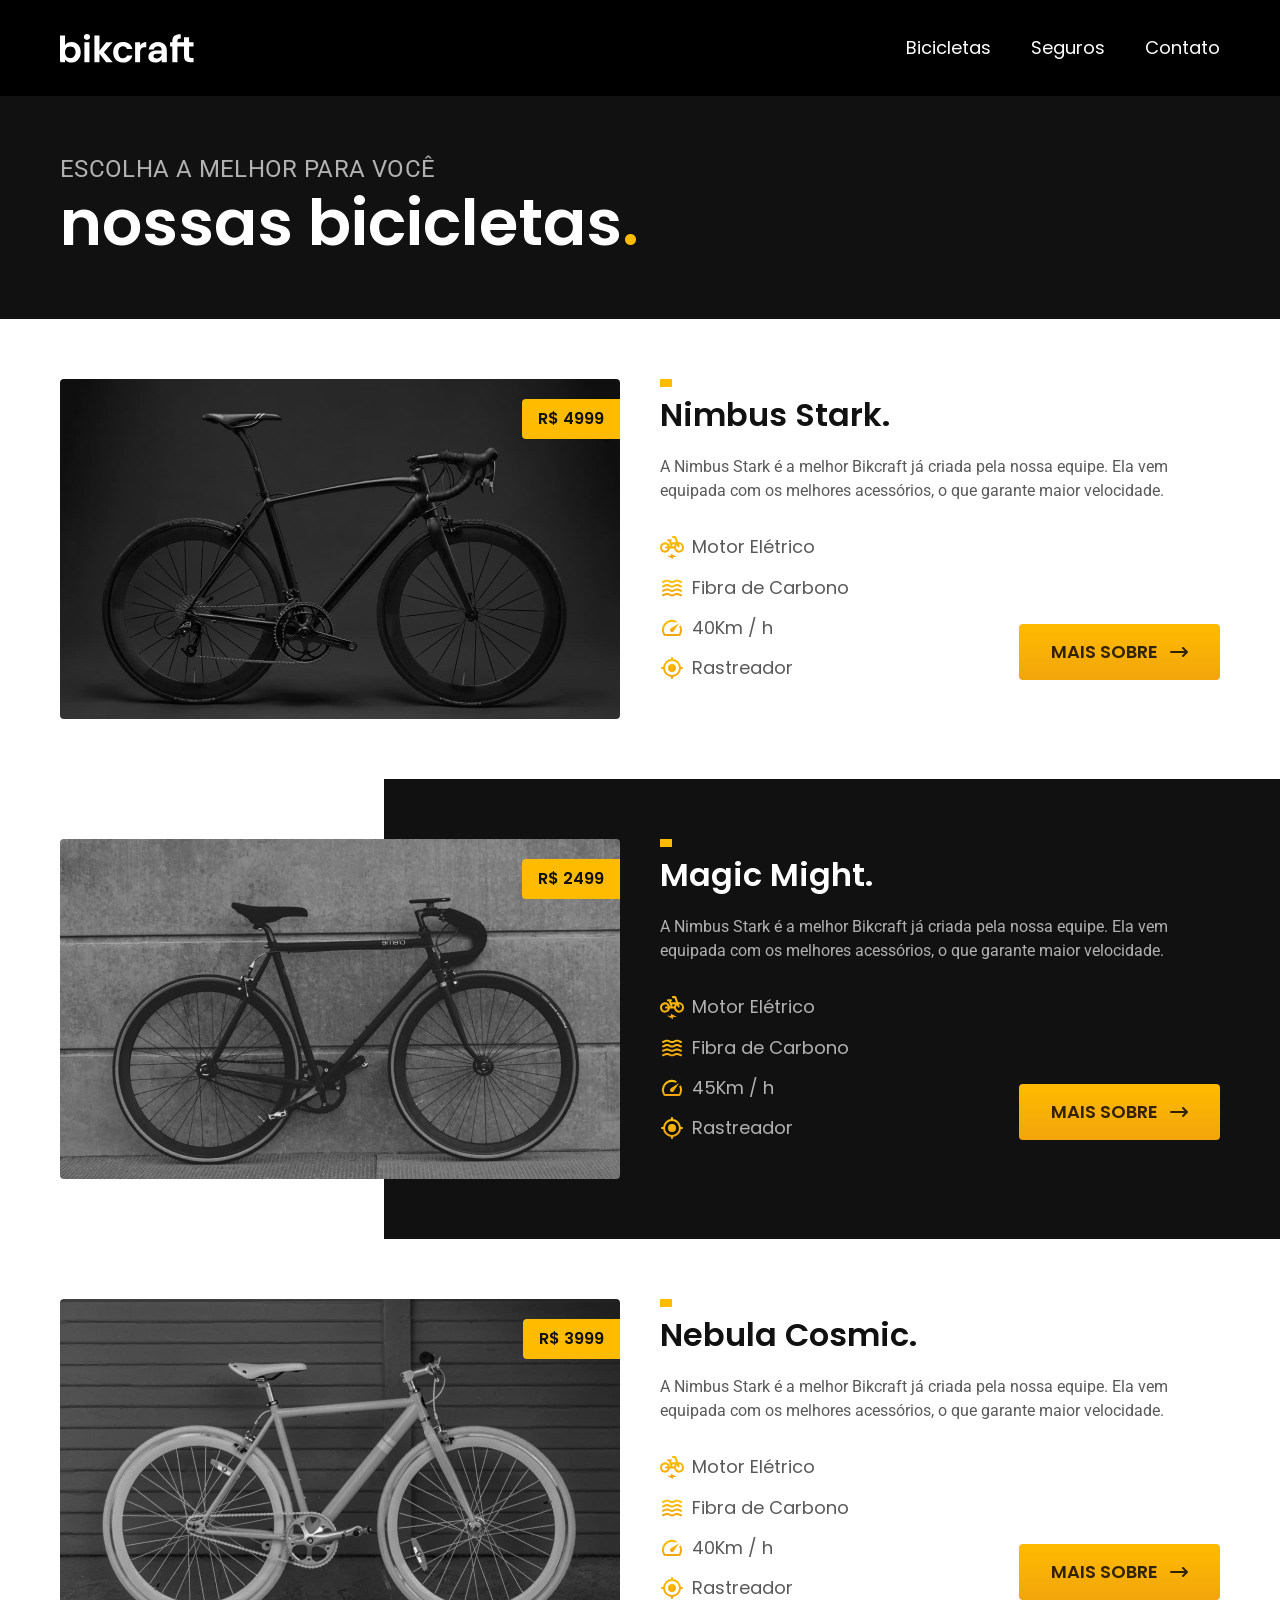
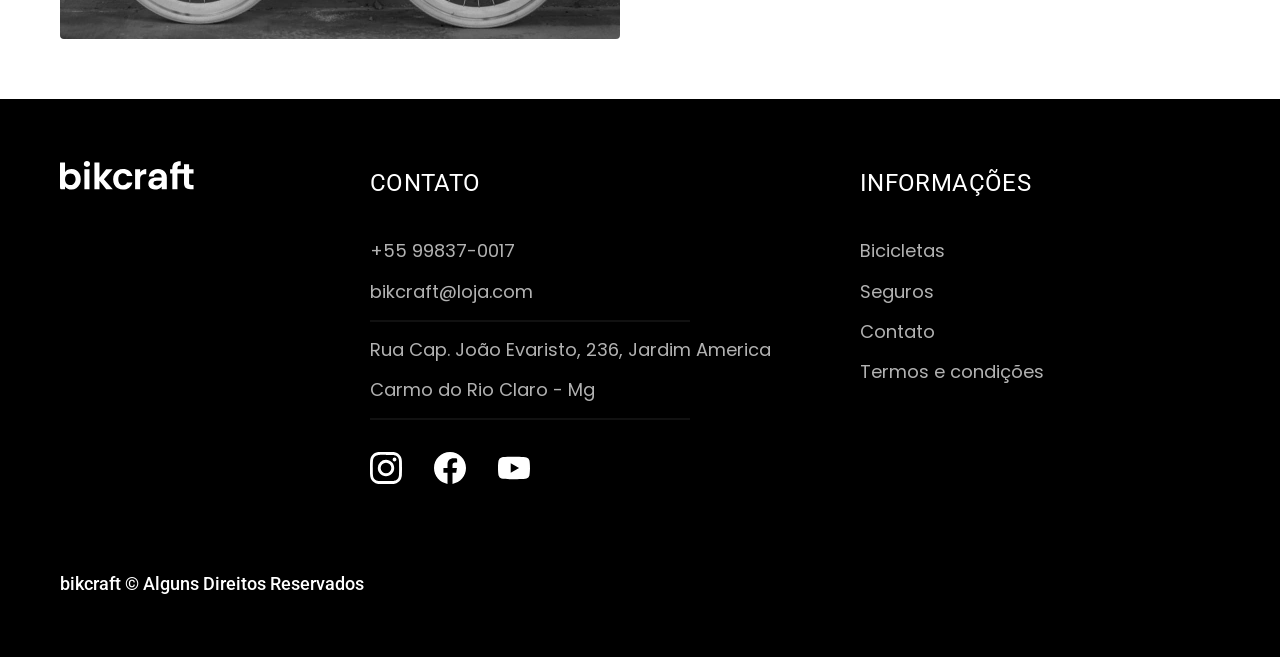
==== bicicletas.html @ 3729fd77 "Atualização da página interna da seção de bicicletas" ====
<!DOCTYPE html>
<html lang="pt-br">

<head>
  <meta charset="UTF-8">
  <meta name="viewport" content="width=device-width, initial-scale=1.0">
  <title>Bikcraft - Bicicletas eletricas</title>
  <meta name="description" content="Bicicletas elétricas de alta precisão e qualidade,  feitas sob medida para o cliente. Explore o mundo na sua velocidade com a Bikcraft.">
  <link rel="stylesheet" href="/css/style.css">
  <link rel="preconnect" href="https://fonts.googleapis.com">
  <link rel="preconnect" href="https://fonts.gstatic.com" crossorigin>
  <link href="https://fonts.googleapis.com/css2?family=Merriweather:ital,opsz,wght@1,18..144,900&family=Poppins:wght@400;600&family=Roboto:ital,wght@0,100..900;1,100..900&display=swap" rel="stylesheet">
</head>

<body id="bicicletas">
  <header id="home" class="header-bg">

    <div class="header container">

      <a href="./">
        <img src="/img/bikcraft.svg" alt="Logo Bikcraft">
      </a>

      <nav aria-label="primaria">
        <ul class="header-menu">
          <!-- Caso o link não esteja pegando é pq faltou o . antes da barra -->
          <li><a href="/bicicletas.html">Bicicletas</a></li>
          <li><a href="/seguros.html">Seguros</a></li>
          <li><a href="/contato.html">Contato</a></li>

        </ul>
      </nav>

    </div>

  </header>

  <main>

    <div class="titulo-bg">
      <div class="titulo container">
        <p class="font-2-l-b cor-5">Escolha a melhor para você</p>
        <h1 class="font-1-xxl cor-o">nossas bicicletas<span class="ponto">.</span></h1>
      </div>
    </div>



    <div class="container bicicletas">

      <div class="bicicletas-card">
        <div class="bicicletas-imagem">
          <img src="./img/bicicletas/nimbus.jpg" alt="Bicicleta Nimbus">
          <span class="font-2-m cor-0">R$ 4999</span>
        </div>


        <div class="bicicletas-informacoes">
          <h2 class="font-1-xl cor-11">Nimbus Stark.</h2>
          <p class="font-2-s cor-8">A Nimbus Stark é a melhor Bikcraft já criada pela nossa equipe. Ela vem equipada com os melhores acessórios, o que garante maior velocidade.</p>
          <ul class="font-1-m cor-8">
            <li>
              <img src="/img/icones/eletrica.svg" alt="ícone motor eletrico">
              <p>Motor Elétrico</p>
            </li>

            <li>
              <img src="/img/icones/carbono.svg" alt="ícone carbono">
              <p>Fibra de Carbono</p>
            </li>

            <li>
              <img src="/img/icones/velocidade.svg" alt="ícone velocidade">
              <p>40Km / h</p>
            </li>
            <li>
              <img src="/img/icones/rastreador.svg" alt="ícone rastreador">
              <p>Rastreador</p>
            </li>

          </ul>

          <a class="btn seta" href="./nimbus.html">Mais Sobre</a>
        </div>
      </div>

    </div>




    <div class="bicicletas-bg">
      <div class="container bicicletas">

        <div class="bicicletas-card">
          <div class="bicicletas-imagem">
            <img src="./img/bicicletas/magic.jpg" alt="Bicicleta Magic">
            <span class="font-2-m cor-0">R$ 2499</span>
          </div>


          <div class="bicicletas-informacoes">
            <h2 class="font-1-xl cor-0">Magic Might.</h2>
            <p class="font-2-s cor-5">A Nimbus Stark é a melhor Bikcraft já criada pela nossa equipe. Ela vem equipada com os melhores acessórios, o que garante maior velocidade.</p>
            <ul class="font-1-m cor-5">
              <li>
                <img src="/img/icones/eletrica.svg" alt="ícone motor eletrico">
                <p>Motor Elétrico</p>
              </li>

              <li>
                <img src="/img/icones/carbono.svg" alt="ícone carbono">
                <p>Fibra de Carbono</p>
              </li>

              <li>
                <img src="/img/icones/velocidade.svg" alt="ícone velocidade">
                <p>45Km / h</p>
              </li>
              <li>
                <img src="/img/icones/rastreador.svg" alt="ícone rastreador">
                <p>Rastreador</p>
              </li>

            </ul>

            <a class="btn seta" href="./magic.html">Mais Sobre</a>
          </div>
        </div>

      </div>
    </div>




    <div class="container bicicletas">

      <div class="bicicletas-card">
        <div class="bicicletas-imagem">
          <img src="./img/bicicletas/nebula.jpg" alt="Bicicleta nebula">
          <span class="font-2-m cor-0">R$ 3999</span>
        </div>


        <div class="bicicletas-informacoes">
          <h2 class="font-1-xl cor-11">Nebula Cosmic.</h2>
          <p class="font-2-s cor-8">A Nimbus Stark é a melhor Bikcraft já criada pela nossa equipe. Ela vem equipada com os melhores acessórios, o que garante maior velocidade.</p>

          <ul class="font-1-m cor-8">
            <li>
              <img src="/img/icones/eletrica.svg" alt="ícone motor eletrico">
              <p>Motor Elétrico</p>
            </li>

            <li>
              <img src="/img/icones/carbono.svg" alt="ícone carbono">
              <p>Fibra de Carbono</p>
            </li>

            <li>
              <img src="/img/icones/velocidade.svg" alt="ícone velocidade">
              <p>40Km / h</p>
            </li>
            <li>
              <img src="/img/icones/rastreador.svg" alt="ícone rastreador">
              <p>Rastreador</p>
            </li>
          </ul>

          <a class="btn seta" href="./nebula.html">Mais Sobre</a>

        </div>
      </div>

    </div>





  </main>



















































  <footer class="footer-bg">
    <div class="footer container">

      <img class="footer-logo" src="./img/bikcraft.svg" alt="Logo Bikcraft">

      <div class="footer-contato">
        <h3 class="font-2-l-b cor-0">Contato</h3>
        <ul class="contato-lista font-1-m cor-5"">
          <li ><a href=" tel:+55998370017">+55 99837-0017</a></li>
          <li><a href="mailto:bikcraft@loja.com">bikcraft@loja.com</a></li>
          <li>Rua Cap. João Evaristo, 236, Jardim America</li>
          <li>Carmo do Rio Claro - Mg</li>
        </ul>
        <div class="footer-redes">
          <ul>
            <li>
              <a href="./"><img src="./img/redes/instagram.svg" alt="Logo instagram"></a>
            </li>
            <li>
              <a href="./"><img src="./img/redes/facebook.svg" alt="Logo instagram"></a>
            </li>
            <li>
              <a href="./"><img src="./img/redes/youtube.svg" alt="Logo instagram"></a>
            </li>

          </ul>
        </div>
      </div>

      <div class="footer-informacoes">
        <h3 class="font-2-l-b cor-0">
          Informações
        </h3>
        <nav aria-label="Informativa">
          <ul class="font-1-m cor-5">

            <!-- Caso o link não esteja pegando é pq faltou o . antes da barra -->
            <li><a href="/bicicletas.html">Bicicletas</a></li>
            <li><a href="/seguros.html">Seguros</a></li>
            <li><a href="/contato.html">Contato</a></li>
            <li><a href="/termos.html">Termos e condições</a></li>

          </ul>
        </nav>

      </div>
      <div class="footer-copy">
        <p class="font-2-m cor 6">bikcraft © Alguns Direitos Reservados</p>
      </div>
    </div>

  </footer>
</body>

</html>
---- css/style.css ----
@import "./global/global.css";

/* Assests de tipo */
@import "./assets/tipografia.css";

@import "./global/header.css";

/* Assets de cores e componentes */
@import "./assets/componentes.css";
@import "./assets/cores.css";

/* import css hero */
@import "./home/introducao.css";

/* Sessão bicicletas */
@import "./bicicletas/bicicletas-lista-home.css";
@import "./bicicletas/bicicletas.css";
/* Sessão tecnologia */
@import "./home/tecnologia.css";

/* Sessão lista de parceiros */
@import "./home/parceiros.css";

/*  Sessão depoimento  */
@import "./home/depoimento.css";

/*  Sessão depoimento  */
@import "./seguros/seguros.css";

/*  Sessão footer  */
@import "./global/footer.css";

/*  Sessão termos  */
@import ".//termos/termos.css";
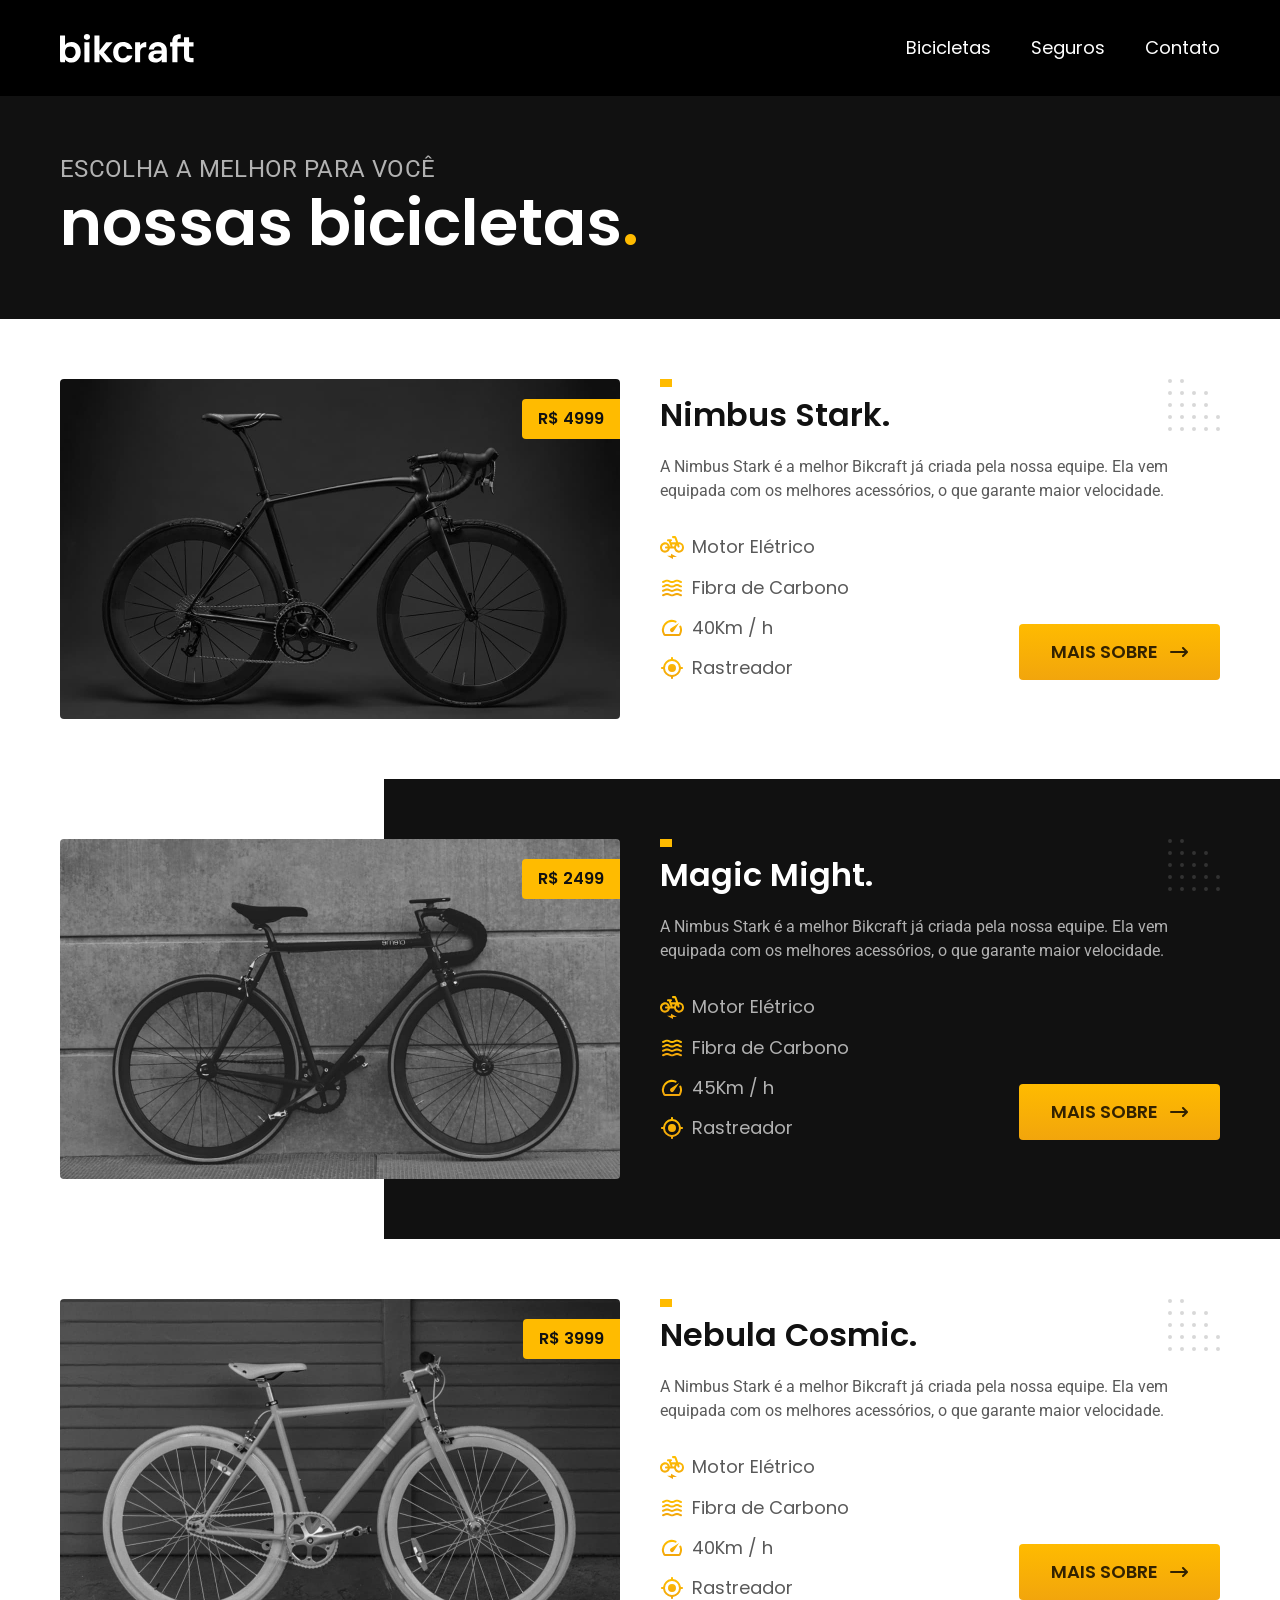
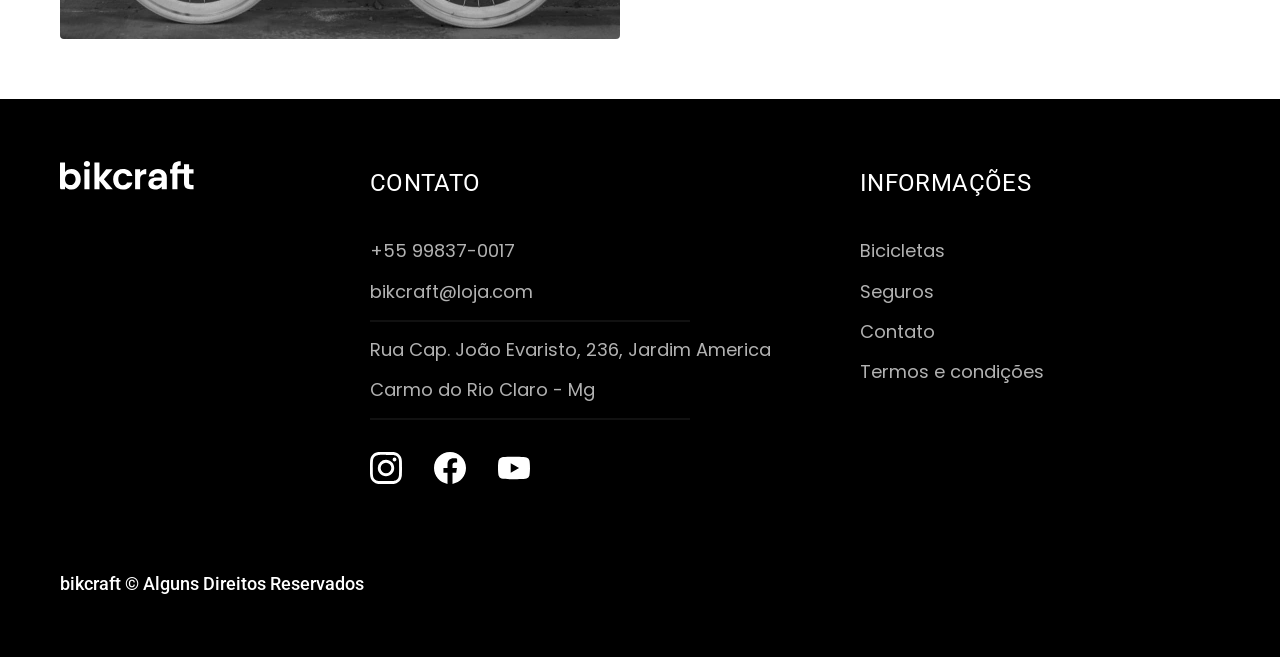
==== commit 065c6cbb: "Otimizações de seo, desempenho e carregamento" ====
--- a/bicicletas.html
+++ b/bicicletas.html
@@ -6,6 +6,7 @@
   <meta name="viewport" content="width=device-width, initial-scale=1.0">
   <title>Bikcraft - Bicicletas eletricas</title>
   <meta name="description" content="Bicicletas elétricas de alta precisão e qualidade,  feitas sob medida para o cliente. Explore o mundo na sua velocidade com a Bikcraft.">
+  <link rel="preload" href="/css/style.css" as="style">
   <link rel="stylesheet" href="/css/style.css">
   <link rel="preconnect" href="https://fonts.googleapis.com">
   <link rel="preconnect" href="https://fonts.gstatic.com" crossorigin>
@@ -24,9 +25,9 @@
       <nav aria-label="primaria">
         <ul class="header-menu">
           <!-- Caso o link não esteja pegando é pq faltou o . antes da barra -->
-          <li><a href="/bicicletas.html">Bicicletas</a></li>
-          <li><a href="/seguros.html">Seguros</a></li>
-          <li><a href="/contato.html">Contato</a></li>
+          <li><a href="../bicicletas.html">Bicicletas</a></li>
+          <li><a href="../seguros.html">Seguros</a></li>
+          <li><a href="../contato.html">Contato</a></li>
 
         </ul>
       </nav>
@@ -80,7 +81,7 @@
 
           </ul>
 
-          <a class="btn seta" href="./nimbus.html">Mais Sobre</a>
+          <a class="btn seta" href="../bicicletas/nimbus.html">Mais Sobre</a>
         </div>
       </div>
 
@@ -124,7 +125,7 @@
 
             </ul>
 
-            <a class="btn seta" href="./magic.html">Mais Sobre</a>
+            <a class="btn seta" href="../bicicletas/magic.html">Mais Sobre</a>
           </div>
         </div>
 
@@ -168,7 +169,7 @@
             </li>
           </ul>
 
-          <a class="btn seta" href="./nebula.html">Mais Sobre</a>
+          <a class="btn seta" href="../bicicletas/nebula.html">Mais Sobre</a>
 
         </div>
       </div>
--- a/css/style.css
+++ b/css/style.css
@@ -9,12 +9,17 @@
 @import "./assets/componentes.css";
 @import "./assets/cores.css";
 
+/* Assets de formularios */
+@import "./assets/formulario.css";
+
 /* import css hero */
 @import "./home/introducao.css";
 
 /* Sessão bicicletas */
 @import "./bicicletas/bicicletas-lista-home.css";
 @import "./bicicletas/bicicletas.css";
+@import "./bicicletas/nimbus.css";
+
 /* Sessão tecnologia */
 @import "./home/tecnologia.css";
 
@@ -24,11 +29,20 @@
 /*  Sessão depoimento  */
 @import "./home/depoimento.css";
 
-/*  Sessão depoimento  */
+/*  Sessão seguros  */
 @import "./seguros/seguros.css";
+@import "./seguros/beneficios.css";
+@import "./seguros/perguntas.css";
 
 /*  Sessão footer  */
 @import "./global/footer.css";
 
 /*  Sessão termos  */
 @import ".//termos/termos.css";
+
+/*  Sessão contato  */
+@import "./contato/contato.css";
+@import "./contato/loja.css";
+
+/*  Sessão contato  */
+@import "./orcamento/orcamento.css";
--- a/css/style.css
+++ b/css/style.css
@@ -9,12 +9,17 @@
 @import "./assets/componentes.css";
 @import "./assets/cores.css";
 
+/* Assets de formularios */
+@import "./assets/formulario.css";
+
 /* import css hero */
 @import "./home/introducao.css";
 
 /* Sessão bicicletas */
 @import "./bicicletas/bicicletas-lista-home.css";
 @import "./bicicletas/bicicletas.css";
+@import "./bicicletas/nimbus.css";
+
 /* Sessão tecnologia */
 @import "./home/tecnologia.css";
 
@@ -24,11 +29,20 @@
 /*  Sessão depoimento  */
 @import "./home/depoimento.css";
 
-/*  Sessão depoimento  */
+/*  Sessão seguros  */
 @import "./seguros/seguros.css";
+@import "./seguros/beneficios.css";
+@import "./seguros/perguntas.css";
 
 /*  Sessão footer  */
 @import "./global/footer.css";
 
 /*  Sessão termos  */
 @import ".//termos/termos.css";
+
+/*  Sessão contato  */
+@import "./contato/contato.css";
+@import "./contato/loja.css";
+
+/*  Sessão contato  */
+@import "./orcamento/orcamento.css";
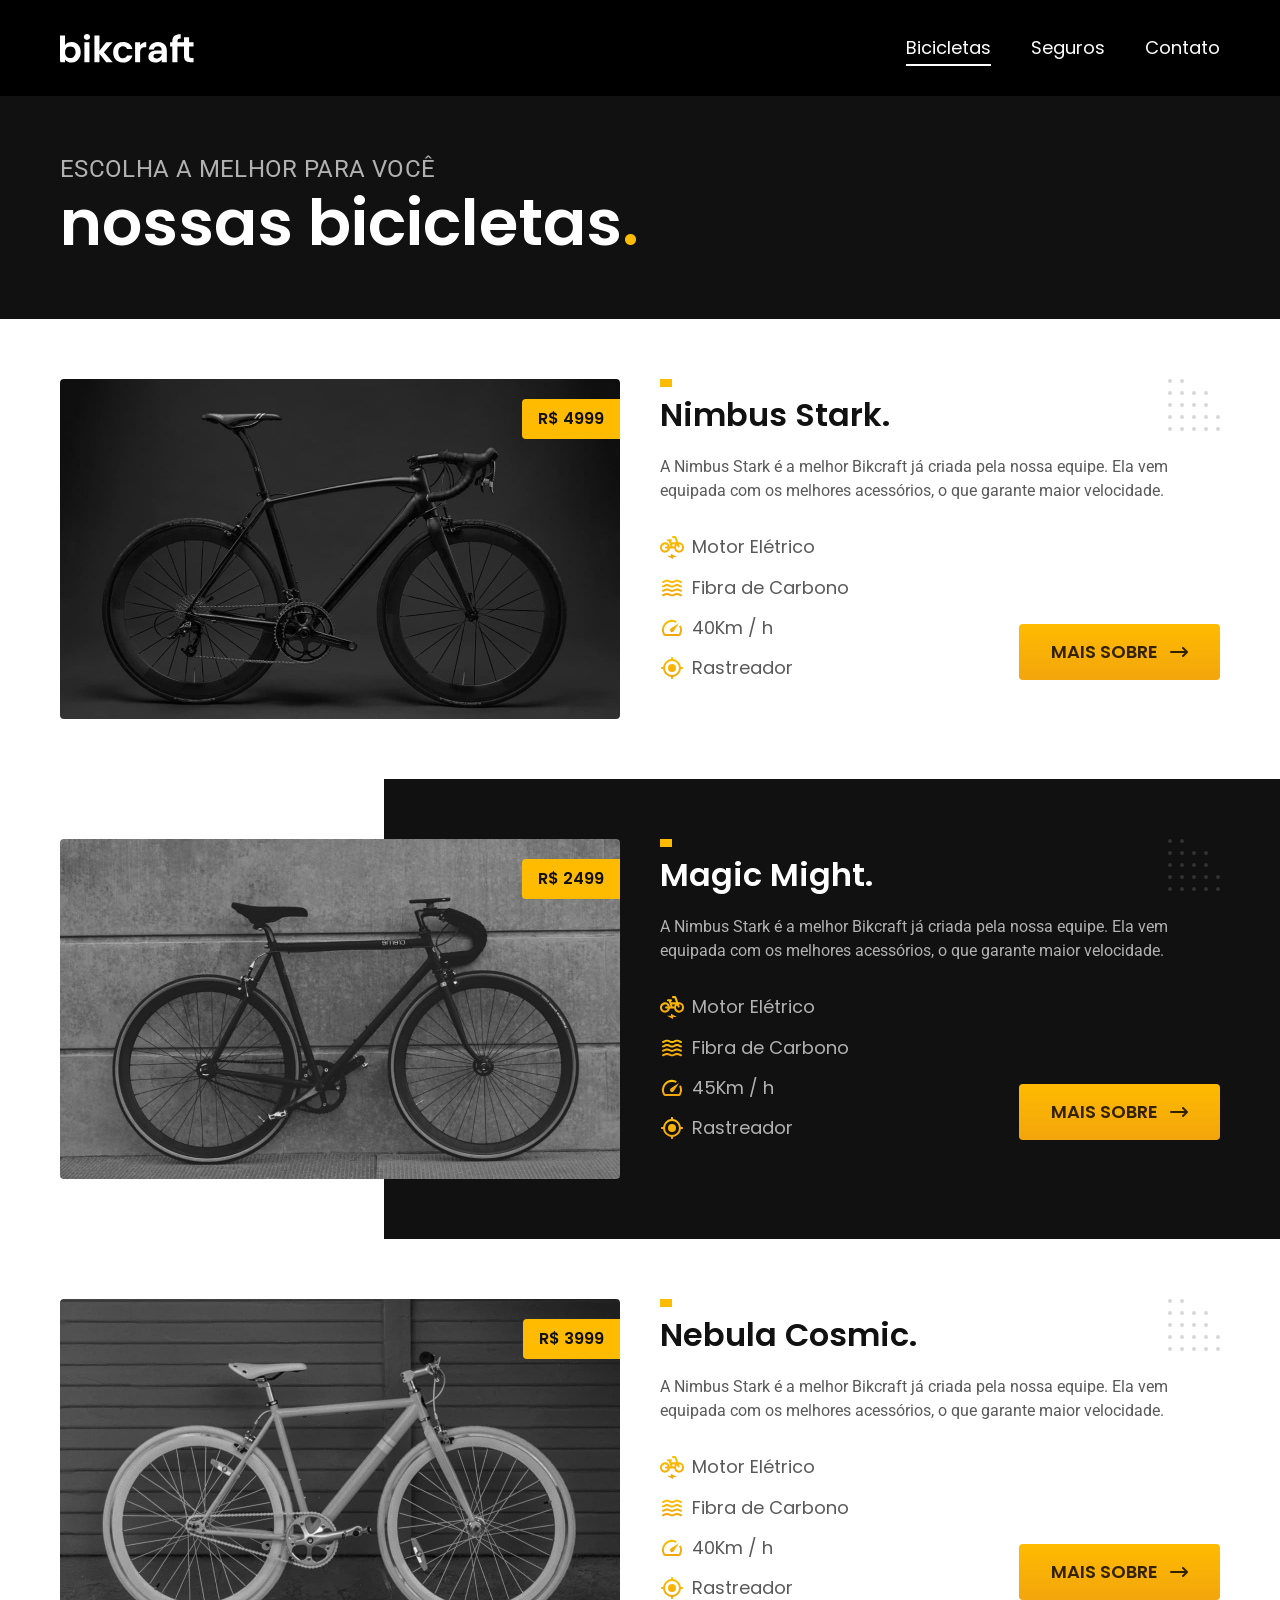
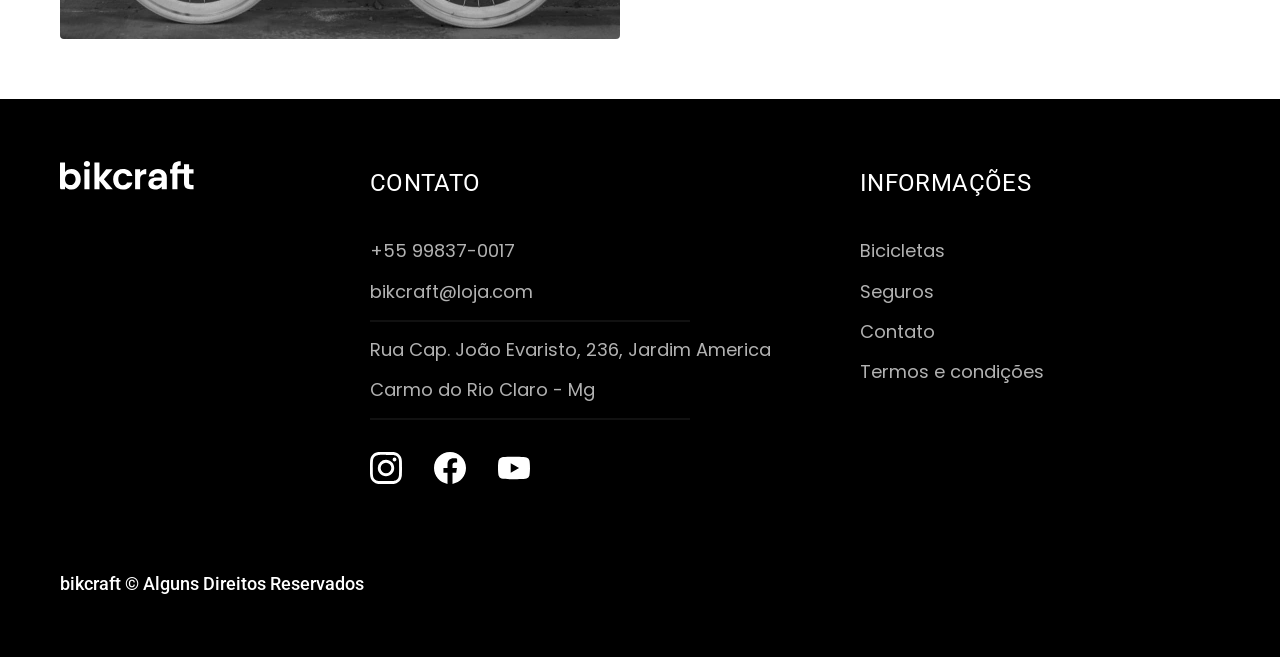
==== commit 7a5e40bb: "updates para melhoria das animações e correções de bug" ====
--- a/bicicletas.html
+++ b/bicicletas.html
@@ -8,9 +8,11 @@
   <meta name="description" content="Bicicletas elétricas de alta precisão e qualidade,  feitas sob medida para o cliente. Explore o mundo na sua velocidade com a Bikcraft.">
   <link rel="preload" href="/css/style.css" as="style">
   <link rel="stylesheet" href="/css/style.css">
+  <link rel="icon" href="./favicon.svg" type="image/svg+xml">
   <link rel="preconnect" href="https://fonts.googleapis.com">
   <link rel="preconnect" href="https://fonts.gstatic.com" crossorigin>
   <link href="https://fonts.googleapis.com/css2?family=Merriweather:ital,opsz,wght@1,18..144,900&family=Poppins:wght@400;600&family=Roboto:ital,wght@0,100..900;1,100..900&display=swap" rel="stylesheet">
+  <script> document.documentElement.classList.add('js') </script>
 </head>
 
 <body id="bicicletas">
@@ -284,6 +286,7 @@
     </div>
 
   </footer>
+  <script src="./js/javascript.js"></script>
 </body>
 
 </html>
--- a/css/style.css
+++ b/css/style.css
@@ -8,6 +8,7 @@
 /* Assets de cores e componentes */
 @import "./assets/componentes.css";
 @import "./assets/cores.css";
+@import "./assets/animacao.css";
 
 /* Assets de formularios */
 @import "./assets/formulario.css";
--- a/css/style.css
+++ b/css/style.css
@@ -8,6 +8,7 @@
 /* Assets de cores e componentes */
 @import "./assets/componentes.css";
 @import "./assets/cores.css";
+@import "./assets/animacao.css";
 
 /* Assets de formularios */
 @import "./assets/formulario.css";
